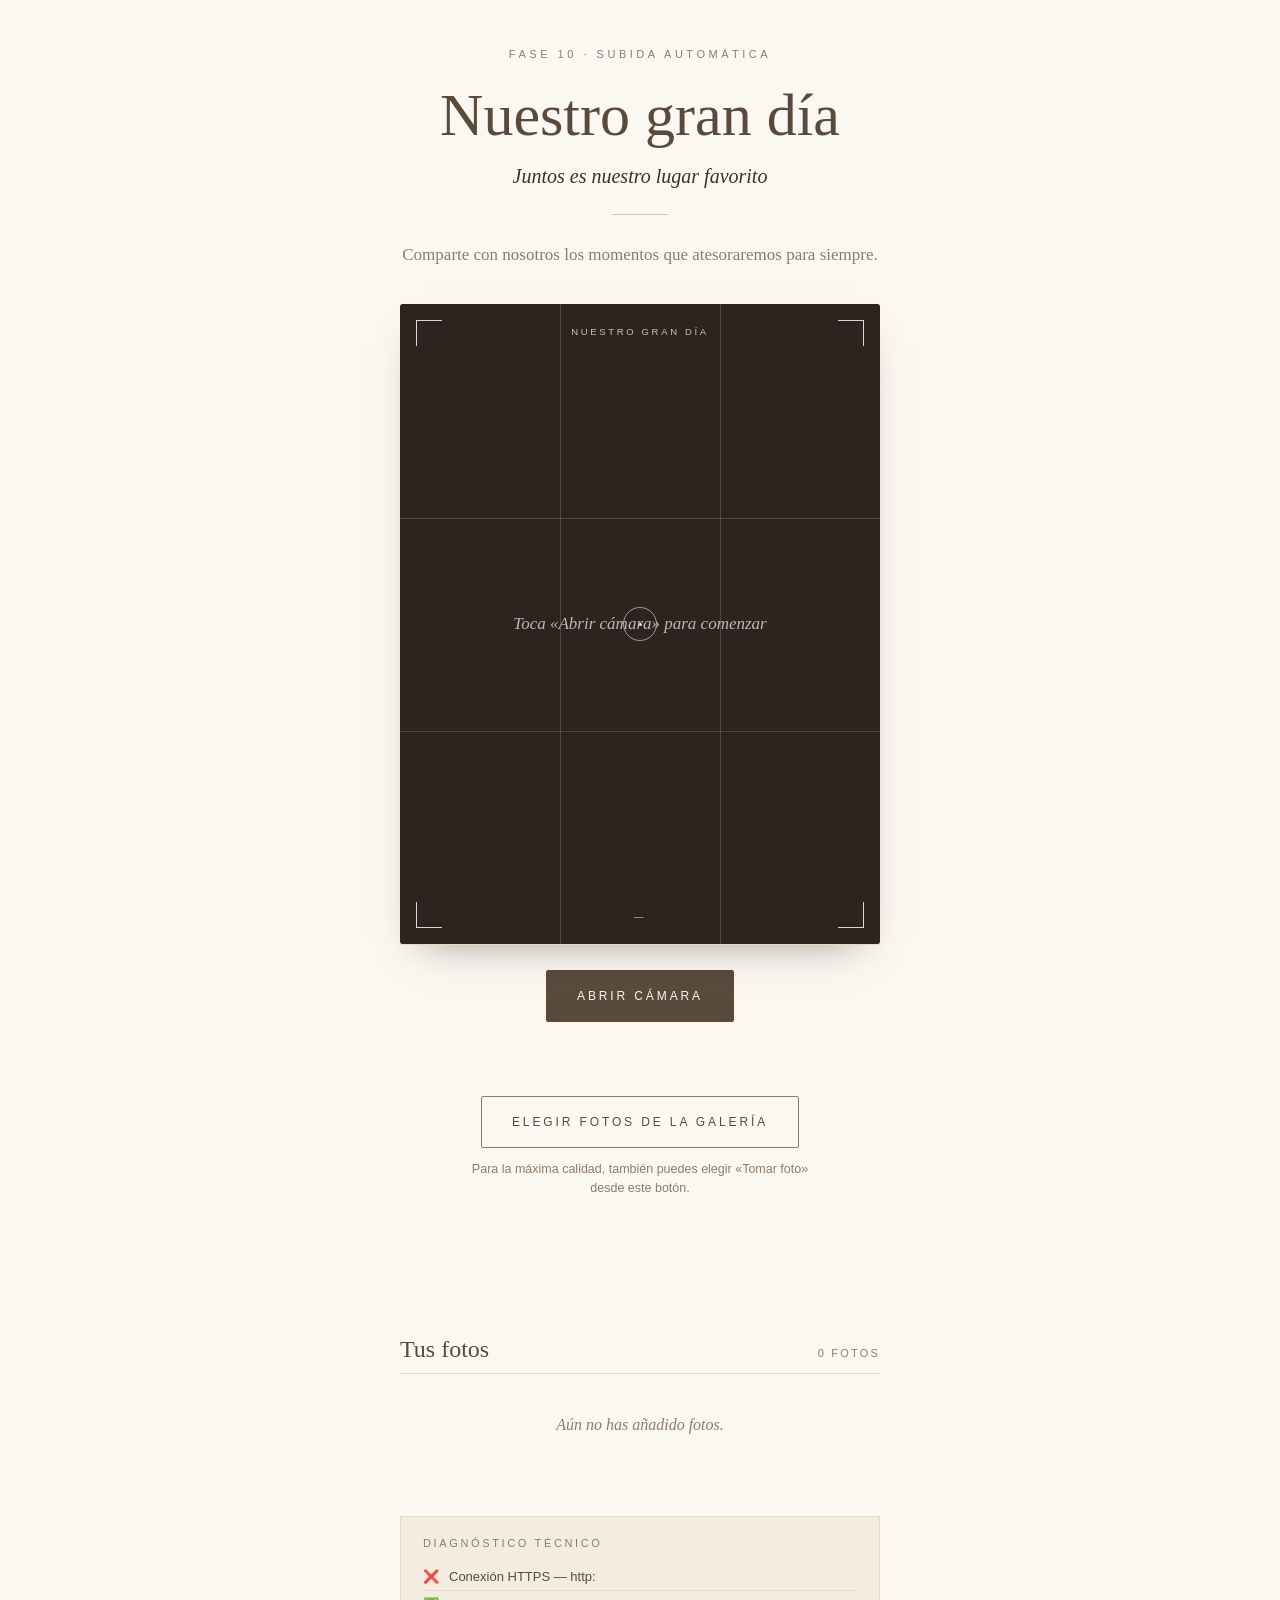
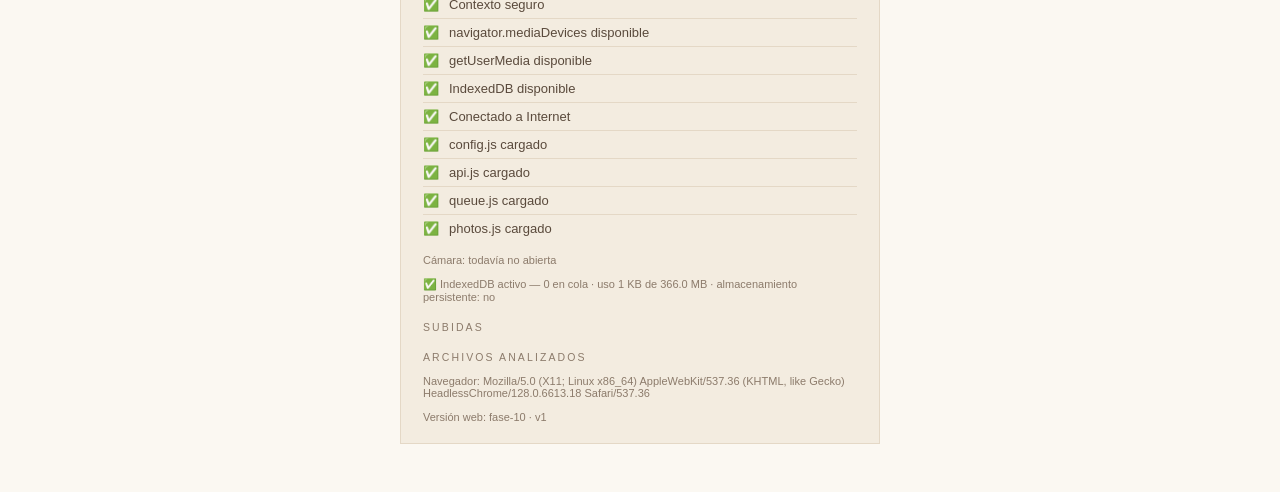
==== index.html @ 85b73eb8 "Update index.html" ====
<!DOCTYPE html>
<html lang="es">
<head>
  <meta charset="UTF-8">
  <meta name="viewport" content="width=device-width, initial-scale=1, viewport-fit=cover">
  <meta name="robots" content="noindex, nofollow">
  <meta name="theme-color" content="#FBF8F2">
  <title>Nuestro gran día</title>
  <link rel="stylesheet" href="css/styles.css?v=13">
  <link rel="stylesheet" href="css/queue.css?v=13">
</head>
<body>
  <main class="page">
    <ul id="diag-errors" class="status is-error" hidden style="list-style:none;padding:0;margin:0 0 24px;text-align:left;"></ul>

    <header>
      <p class="eyebrow">Fase 10 · Subida automática</p>
      <h1>Nuestro gran día</h1>
      <p class="tagline">Juntos es nuestro lugar favorito</p>
      <div class="divider"></div>
      <p class="lead">Comparte con nosotros los momentos que atesoraremos para siempre.</p>
    </header>

    <p class="net-status" id="net-status" role="status" aria-live="polite" hidden></p>

    <section aria-label="Cámara">
      <div class="viewfinder" id="viewfinder" data-state="idle">
        <video id="camera-video" autoplay muted playsinline webkit-playsinline></video>

        <div class="vf-placeholder">
          <p>Toca «Abrir cámara» para comenzar</p>
        </div>

        <div class="vf-overlay" aria-hidden="true">
          <span class="vf-line v1"></span>
          <span class="vf-line v2"></span>
          <span class="vf-line h1"></span>
          <span class="vf-line h2"></span>
          <span class="vf-corner tl"></span>
          <span class="vf-corner tr"></span>
          <span class="vf-corner bl"></span>
          <span class="vf-corner br"></span>
          <span class="vf-center"></span>
          <span class="vf-label top">Nuestro gran día</span>
          <span class="vf-label bottom" id="vf-res">—</span>
        </div>

        <div class="vf-flash" id="vf-flash"></div>
      </div>

      <div class="controls">
        <button type="button" class="btn btn-primary" id="btn-open">Abrir cámara</button>

        <div class="shutter-row" id="shutter-row" hidden>
          <button type="button" class="btn-ghost" id="btn-close">Cerrar</button>
          <button type="button" class="shutter" id="btn-shutter" aria-label="Tomar fotografía"><span></span></button>
          <button type="button" class="btn-ghost" id="btn-switch">Girar</button>
        </div>

        <p class="status" id="camera-status" role="status" aria-live="polite"></p>
      </div>
    </section>

    <section class="picker" aria-label="Galería del teléfono">
      <input type="file" id="file-input" class="visually-hidden" accept="image/jpeg,image/png,image/webp" multiple>
      <label for="file-input" class="btn btn-secondary">Elegir fotos de la galería</label>
      <p class="picker-note">Para la máxima calidad, también puedes elegir «Tomar foto» desde este botón.</p>
      <p class="status" id="picker-status" role="status" aria-live="polite"></p>
    </section>

    <section class="picker upload-section" aria-label="Subida">
      <div class="progress" id="progress" role="progressbar" aria-label="Progreso de subida" aria-valuemin="0" aria-valuemax="100" aria-valuenow="0" hidden>
        <div class="progress-bar" id="progress-bar"></div>
      </div>
      <p class="status" id="upload-status" role="status" aria-live="polite"></p>
      <button type="button" class="btn btn-secondary" id="btn-upload" hidden>Reintentar ahora</button>
    </section>

    <section class="tray-section" aria-labelledby="tray-title">
      <div class="tray-head">
        <h2 id="tray-title">Tus fotos</h2>
        <span class="tray-count" id="tray-count">0 fotos</span>
      </div>
      <p class="tray-empty" id="tray-empty">Aún no has añadido fotos.</p>
      <ul class="tray" id="tray"></ul>
    </section>

    <section class="diag" aria-labelledby="diag-title">
      <h2 id="diag-title">Diagnóstico técnico</h2>
      <ul id="diag-list"></ul>
      <p class="small" id="diag-camera">Cámara: todavía no abierta</p>
      <p class="small" id="diag-storage">Almacenamiento: comprobando…</p>
      <h3>Subidas</h3>
      <ul id="diag-uploads"></ul>
      <h3>Archivos analizados</h3>
      <ul id="diag-files"></ul>
      <p class="small" id="diag-ua"></p>
      <p class="small">Versión web: fase-10 · v1</p>
    </section>
  </main>

  <script src="js/diagnostics.js?v=13"></script>
  <script src="js/config.js?v=13"></script>
  <script src="js/api.js?v=13"></script>
  <script src="js/queue.js?v=13"></script>
  <script src="js/camera.js?v=13"></script>
  <script src="js/photos.js?v=13"></script>
</body>
</html>
---- css/styles.css ----
:root {
  --ivory: #FBF8F2;
  --cream: #F3ECE0;
  --beige: #E4D8C6;
  --taupe: #8C7B6B;
  --earth: #5A4A3C;
  --ink: #3A3029;
  --dark: #2B241F;
  --error: #8A3B2F;
  --serif: "Iowan Old Style", "Palatino Linotype", Palatino, Georgia, serif;
  --sans: -apple-system, BlinkMacSystemFont, "Helvetica Neue", Arial, sans-serif;
}

* { box-sizing: border-box; }
[hidden] { display: none !important; }
html, body { margin: 0; padding: 0; }

body {
  min-height: 100vh;
  background: var(--ivory);
  color: var(--ink);
  font-family: var(--serif);
  -webkit-font-smoothing: antialiased;
  -webkit-tap-highlight-color: transparent;
}

.page {
  width: 100%;
  max-width: 520px;
  margin: 0 auto;
  padding: 48px 20px calc(48px + env(safe-area-inset-bottom));
  text-align: center;
}

.visually-hidden {
  position: absolute !important;
  width: 1px;
  height: 1px;
  padding: 0;
  margin: -1px;
  overflow: hidden;
  clip: rect(0 0 0 0);
  white-space: nowrap;
  border: 0;
}

/* ---------- Encabezado ---------- */
.eyebrow {
  font-family: var(--sans);
  font-size: 11px;
  letter-spacing: 0.32em;
  text-transform: uppercase;
  color: var(--taupe);
  margin: 0 0 24px;
}
h1 {
  font-weight: 400;
  font-size: clamp(40px, 11vw, 60px);
  line-height: 1.05;
  color: var(--earth);
  margin: 0 0 18px;
}
.tagline { font-style: italic; font-size: 20px; margin: 0; }
.divider { width: 56px; height: 1px; background: var(--taupe); opacity: 0.4; margin: 26px auto; }
.lead { font-size: 17px; line-height: 1.6; color: var(--taupe); margin: 0 0 36px; }

/* ---------- Visor ---------- */
.viewfinder {
  position: relative;
  width: 100%;
  aspect-ratio: 3 / 4;
  max-height: 72vh;
  margin: 0 auto;
  background: var(--dark);
  overflow: hidden;
  border-radius: 3px;
  box-shadow: 0 1px 0 var(--beige), 0 18px 40px -22px rgba(58, 48, 41, 0.55);
}

.viewfinder video {
  position: absolute;
  inset: 0;
  width: 100%;
  height: 100%;
  object-fit: cover;
  opacity: 0;
  transition: opacity 0.5s ease;
  background: var(--dark);
}
.viewfinder[data-state="live"] video { opacity: 1; }
.viewfinder.is-mirrored video { transform: scaleX(-1); }

.vf-placeholder {
  position: absolute;
  inset: 0;
  display: flex;
  align-items: center;
  justify-content: center;
  padding: 40px;
  color: rgba(251, 248, 242, 0.7);
  font-style: italic;
  font-size: 17px;
  transition: opacity 0.4s ease;
}
.vf-placeholder p { margin: 0; }
.viewfinder[data-state="live"] .vf-placeholder { opacity: 0; pointer-events: none; }

/* Superposición: solo visual, nunca se graba en la foto */
.vf-overlay {
  position: absolute;
  inset: 0;
  pointer-events: none;
  background: radial-gradient(ellipse at center, transparent 55%, rgba(43, 36, 31, 0.35) 100%);
}

.vf-corner {
  position: absolute;
  width: 26px;
  height: 26px;
  border-color: rgba(251, 248, 242, 0.85);
  border-style: solid;
  border-width: 0;
}
.vf-corner.tl { top: 16px; left: 16px; border-top-width: 1.5px; border-left-width: 1.5px; }
.vf-corner.tr { top: 16px; right: 16px; border-top-width: 1.5px; border-right-width: 1.5px; }
.vf-corner.bl { bottom: 16px; left: 16px; border-bottom-width: 1.5px; border-left-width: 1.5px; }
.vf-corner.br { bottom: 16px; right: 16px; border-bottom-width: 1.5px; border-right-width: 1.5px; }

.vf-line { position: absolute; background: rgba(251, 248, 242, 0.16); }
.vf-line.v1 { top: 0; bottom: 0; left: 33.333%; width: 1px; }
.vf-line.v2 { top: 0; bottom: 0; left: 66.666%; width: 1px; }
.vf-line.h1 { left: 0; right: 0; top: 33.333%; height: 1px; }
.vf-line.h2 { left: 0; right: 0; top: 66.666%; height: 1px; }

.vf-center {
  position: absolute;
  top: 50%;
  left: 50%;
  width: 34px;
  height: 34px;
  margin: -17px 0 0 -17px;
  border: 1px solid rgba(251, 248, 242, 0.55);
  border-radius: 50%;
}
.vf-center::after {
  content: "";
  position: absolute;
  top: 50%;
  left: 50%;
  width: 3px;
  height: 3px;
  margin: -1.5px 0 0 -1.5px;
  background: rgba(251, 248, 242, 0.9);
  border-radius: 50%;
}

.vf-label {
  position: absolute;
  font-family: var(--sans);
  font-size: 9.5px;
  letter-spacing: 0.28em;
  text-transform: uppercase;
  color: rgba(251, 248, 242, 0.75);
}
.vf-label.top { top: 22px; left: 0; right: 0; text-align: center; }
.vf-label.bottom { bottom: 22px; left: 0; right: 0; text-align: center; }

.vf-flash {
  position: absolute;
  inset: 0;
  background: var(--ivory);
  opacity: 0;
  pointer-events: none;
}
.vf-flash.is-active { animation: vf-flash 0.38s ease-out; }
@keyframes vf-flash {
  0% { opacity: 0; }
  15% { opacity: 0.75; }
  100% { opacity: 0; }
}

/* ---------- Controles ---------- */
.controls { margin-top: 26px; }

.btn {
  display: inline-flex;
  align-items: center;
  justify-content: center;
  font-family: var(--sans);
  font-size: 12px;
  letter-spacing: 0.24em;
  text-transform: uppercase;
  min-height: 52px;
  padding: 0 30px;
  border-radius: 2px;
  cursor: pointer;
  transition: background 0.25s ease, opacity 0.25s ease;
  -webkit-user-select: none;
  user-select: none;
}
.btn-primary { background: var(--earth); color: var(--ivory); border: 1px solid var(--earth); }
.btn-primary:active { background: var(--ink); }
.btn-secondary { background: transparent; color: var(--earth); border: 1px solid var(--taupe); }
.btn-secondary:active { background: var(--cream); }
.btn:disabled { opacity: 0.5; cursor: default; }

.shutter-row {
  display: flex;
  align-items: center;
  justify-content: space-between;
  max-width: 320px;
  margin: 0 auto;
}

.btn-ghost {
  font-family: var(--sans);
  font-size: 11px;
  letter-spacing: 0.22em;
  text-transform: uppercase;
  color: var(--taupe);
  background: none;
  border: none;
  min-width: 72px;
  min-height: 48px;
  cursor: pointer;
}

.shutter {
  width: 76px;
  height: 76px;
  border-radius: 50%;
  border: 1.5px solid var(--taupe);
  background: var(--ivory);
  padding: 0;
  display: flex;
  align-items: center;
  justify-content: center;
  cursor: pointer;
}
.shutter span {
  display: block;
  width: 58px;
  height: 58px;
  border-radius: 50%;
  background: var(--earth);
  transition: transform 0.15s ease;
}
.shutter:active span { transform: scale(0.9); }
.shutter:disabled { opacity: 0.6; }

button:focus-visible, .btn:focus-visible { outline: 2px solid var(--taupe); outline-offset: 3px; }
input[type="file"]:focus-visible + label { outline: 2px solid var(--taupe); outline-offset: 3px; }

.status {
  min-height: 22px;
  margin: 18px 0 0;
  font-family: var(--sans);
  font-size: 14px;
  line-height: 1.5;
  color: var(--taupe);
}
.status.is-error { color: var(--error); }

/* ---------- Galería del teléfono ---------- */
.picker { margin-top: 34px; }
.picker-note {
  margin: 12px auto 0;
  max-width: 340px;
  font-family: var(--sans);
  font-size: 12.5px;
  line-height: 1.5;
  color: var(--taupe);
}

/* ---------- Bandeja de fotos ---------- */
.tray-section { margin-top: 48px; text-align: left; }
.tray-head {
  display: flex;
  align-items: baseline;
  justify-content: space-between;
  border-bottom: 1px solid var(--beige);
  padding-bottom: 10px;
  margin-bottom: 16px;
}
.tray-head h2 { font-weight: 400; font-size: 24px; color: var(--earth); margin: 0; }
.tray-count {
  font-family: var(--sans);
  font-size: 11px;
  letter-spacing: 0.2em;
  text-transform: uppercase;
  color: var(--taupe);
}
.tray-empty {
  font-style: italic;
  color: var(--taupe);
  text-align: center;
  padding: 26px 0;
  margin: 0;
}

.tray {
  list-style: none;
  margin: 0;
  padding: 0;
  display: grid;
  grid-template-columns: repeat(3, 1fr);
  gap: 8px;
}
.thumb {
  position: relative;
  aspect-ratio: 1 / 1;
  background: var(--cream);
  overflow: hidden;
  border-radius: 2px;
  animation: thumb-in 0.35s ease-out;
}
@keyframes thumb-in {
  from { opacity: 0; transform: scale(0.96); }
  to { opacity: 1; transform: scale(1); }
}
.thumb img { width: 100%; height: 100%; object-fit: cover; display: block; }
.thumb-meta {
  position: absolute;
  left: 0;
  right: 0;
  bottom: 0;
  padding: 16px 6px 5px;
  background: linear-gradient(transparent, rgba(43, 36, 31, 0.6));
  color: var(--ivory);
  font-family: var(--sans);
  font-size: 10px;
  letter-spacing: 0.05em;
}
.thumb-remove {
  position: absolute;
  top: 4px;
  right: 4px;
  width: 32px;
  height: 32px;
  border-radius: 50%;
  border: none;
  background: rgba(251, 248, 242, 0.92);
  color: var(--earth);
  font-size: 18px;
  line-height: 32px;
  padding: 0;
  cursor: pointer;
}

/* ---------- Diagnóstico (temporal) ---------- */
.diag {
  margin-top: 56px;
  text-align: left;
  background: var(--cream);
  border: 1px solid var(--beige);
  padding: 20px 22px;
  font-family: var(--sans);
  font-size: 13px;
  color: var(--earth);
}
.diag h2 {
  font-size: 11px;
  letter-spacing: 0.24em;
  text-transform: uppercase;
  font-weight: 500;
  color: var(--taupe);
  margin: 0 0 14px;
}
.diag h3 {
  font-size: 10.5px;
  letter-spacing: 0.2em;
  text-transform: uppercase;
  font-weight: 500;
  color: var(--taupe);
  margin: 18px 0 8px;
}
.diag ul { list-style: none; margin: 0; padding: 0; }
.diag li { display: flex; gap: 10px; padding: 6px 0; border-bottom: 1px solid var(--beige); word-break: break-word; }
.diag li:last-child { border-bottom: none; }
.diag .small { margin: 12px 0 0; font-size: 11px; color: var(--taupe); word-break: break-word; }
---- css/queue.css ----
.net-status {
  margin: 0 0 24px;
  padding: 12px 16px;
  background: var(--cream);
  border: 1px solid var(--beige);
  border-left: 3px solid var(--taupe);
  font-family: var(--sans);
  font-size: 13.5px;
  line-height: 1.5;
  color: var(--earth);
  text-align: left;
}

.upload-section { margin-top: 28px; }

.progress {
  width: 100%;
  max-width: 340px;
  height: 3px;
  margin: 0 auto 12px;
  background: var(--beige);
  border-radius: 2px;
  overflow: hidden;
}
.progress-bar {
  height: 100%;
  width: 0;
  background: var(--earth);
  transition: width 0.3s ease;
}

.thumb.is-uploading img { opacity: 0.75; }
.thumb.is-error { outline: 1.5px solid var(--error); outline-offset: -1.5px; }

.thumb-retry {
  position: absolute;
  top: 4px;
  left: 4px;
  width: 32px;
  height: 32px;
  border-radius: 50%;
  border: none;
  background: rgba(251, 248, 242, 0.92);
  color: var(--error);
  font-size: 16px;
  line-height: 32px;
  padding: 0;
  cursor: pointer;
}

.thumb-remove:disabled { opacity: 0; pointer-events: none; }

#btn-upload { margin-top: 6px; }
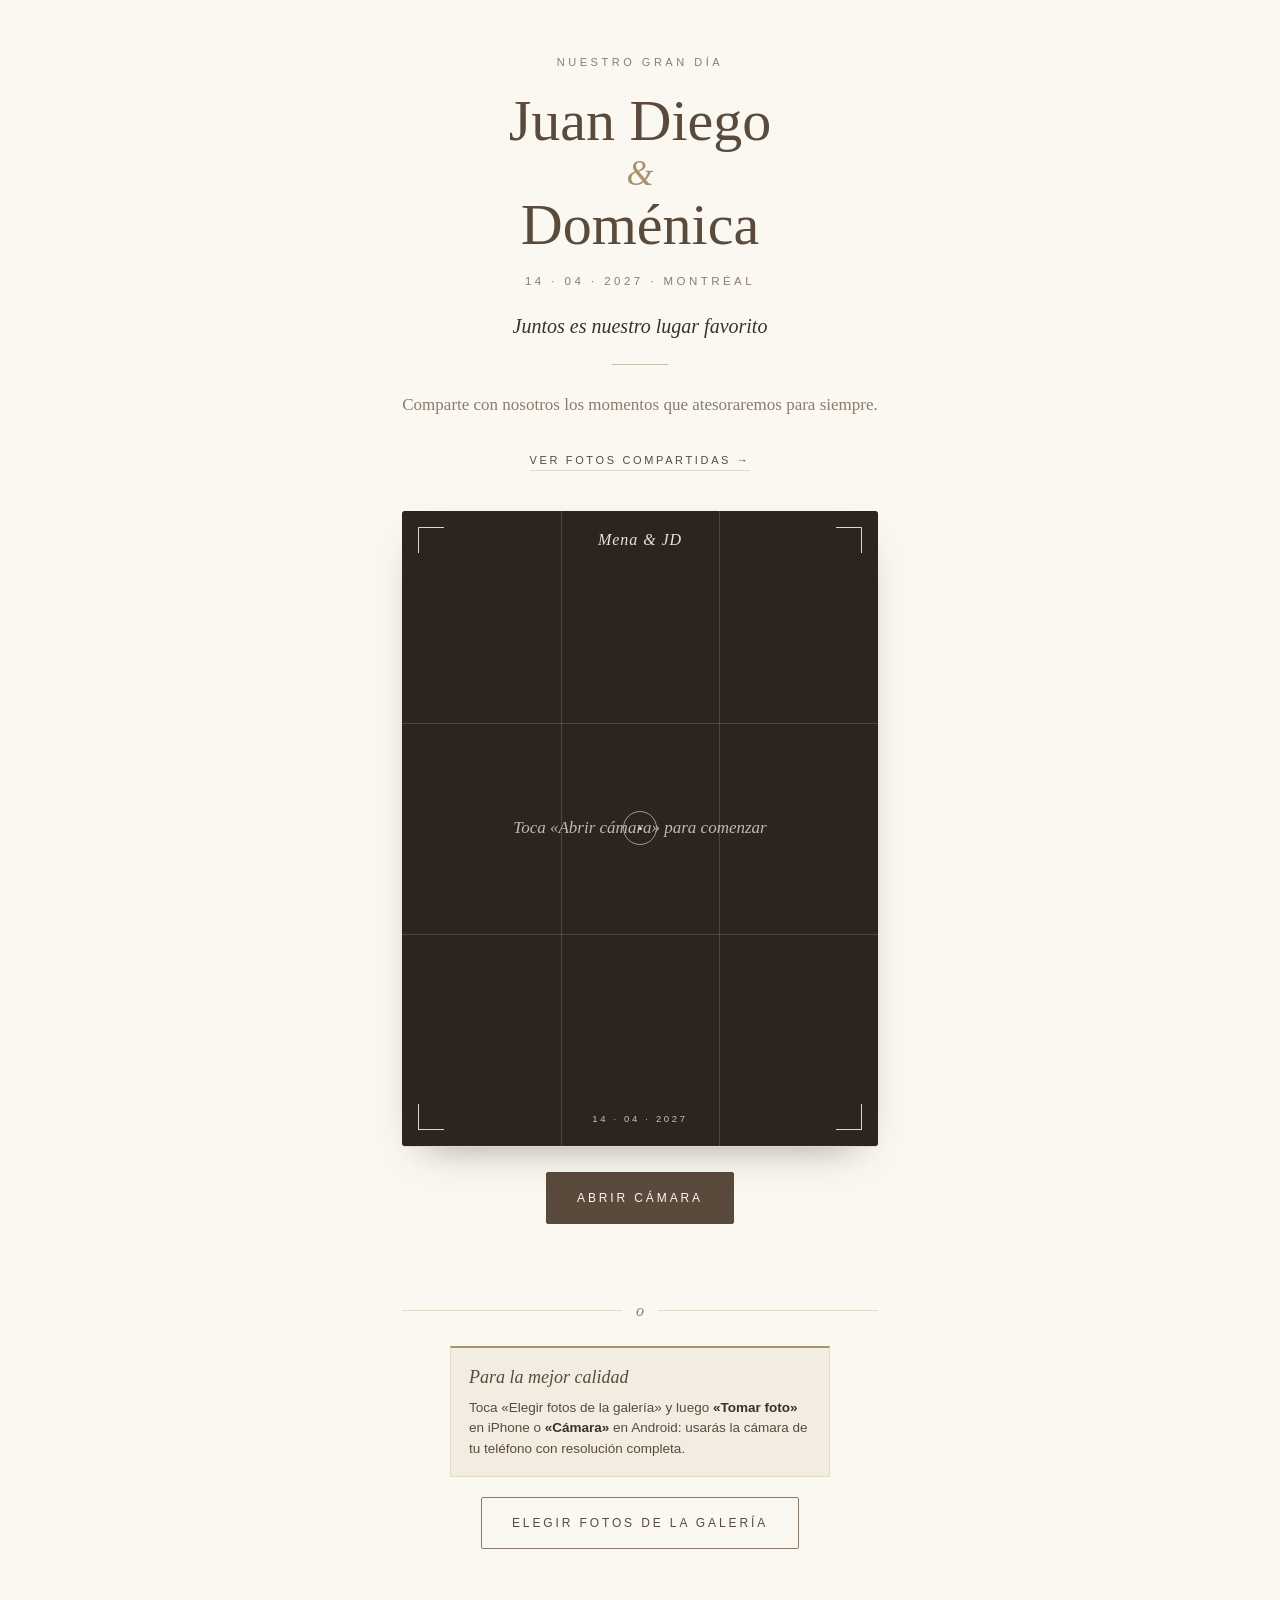
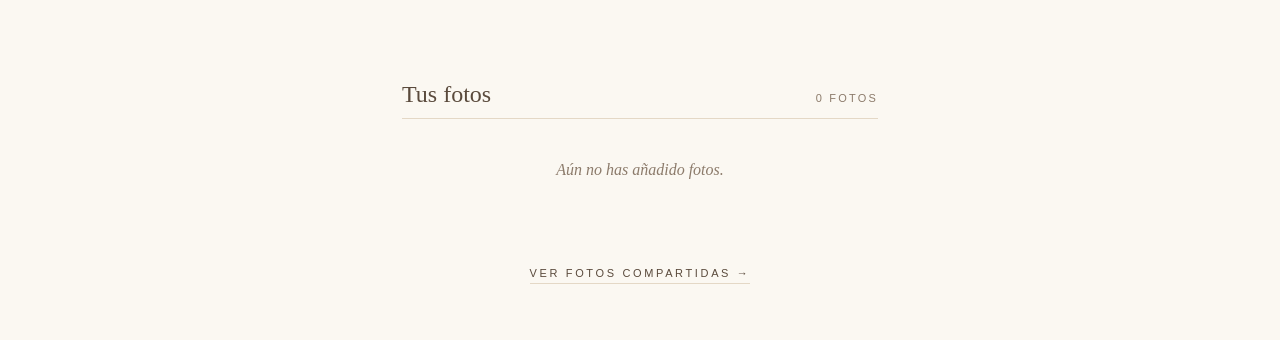
==== commit 290b0e02: "Update index.html" ====
--- a/index.html
+++ b/index.html
@@ -5,20 +5,22 @@
   <meta name="viewport" content="width=device-width, initial-scale=1, viewport-fit=cover">
   <meta name="robots" content="noindex, nofollow">
   <meta name="theme-color" content="#FBF8F2">
-  <title>Nuestro gran día</title>
-  <link rel="stylesheet" href="css/styles.css?v=13">
-  <link rel="stylesheet" href="css/queue.css?v=13">
+  <title>Juan Diego &amp; Doménica · Nuestro gran día</title>
+  <link rel="stylesheet" href="css/styles.css?v=15">
+  <link rel="stylesheet" href="css/queue.css?v=15">
 </head>
 <body>
   <main class="page">
-    <ul id="diag-errors" class="status is-error" hidden style="list-style:none;padding:0;margin:0 0 24px;text-align:left;"></ul>
+    <ul id="diag-errors" class="status is-error diag-debug" hidden style="list-style:none;padding:0;margin:0 0 24px;text-align:left;"></ul>
 
-    <header>
-      <p class="eyebrow">Fase 10 · Subida automática</p>
-      <h1>Nuestro gran día</h1>
+    <header class="hero">
+      <p class="eyebrow">Nuestro gran día</p>
+      <h1>Juan Diego <span class="amp">&amp;</span> Doménica</h1>
+      <p class="date">14 · 04 · 2027 · Montréal</p>
       <p class="tagline">Juntos es nuestro lugar favorito</p>
       <div class="divider"></div>
       <p class="lead">Comparte con nosotros los momentos que atesoraremos para siempre.</p>
+      <a class="gallery-link" href="gallery.html">Ver fotos compartidas →</a>
     </header>
 
     <p class="net-status" id="net-status" role="status" aria-live="polite" hidden></p>
@@ -41,8 +43,9 @@
           <span class="vf-corner bl"></span>
           <span class="vf-corner br"></span>
           <span class="vf-center"></span>
-          <span class="vf-label top">Nuestro gran día</span>
-          <span class="vf-label bottom" id="vf-res">—</span>
+          <span class="vf-label top vf-monogram">Mena &amp; JD</span>
+          <span class="vf-label res diag-debug" id="vf-res">—</span>
+          <span class="vf-label bottom">14 · 04 · 2027</span>
         </div>
 
         <div class="vf-flash" id="vf-flash"></div>
@@ -61,10 +64,15 @@
       </div>
     </section>
 
+    <p class="or">o</p>
+
     <section class="picker" aria-label="Galería del teléfono">
+      <div class="tip">
+        <strong>Para la mejor calidad</strong>
+        Toca «Elegir fotos de la galería» y luego <em>«Tomar foto»</em> en iPhone o <em>«Cámara»</em> en Android: usarás la cámara de tu teléfono con resolución completa.
+      </div>
       <input type="file" id="file-input" class="visually-hidden" accept="image/jpeg,image/png,image/webp" multiple>
       <label for="file-input" class="btn btn-secondary">Elegir fotos de la galería</label>
-      <p class="picker-note">Para la máxima calidad, también puedes elegir «Tomar foto» desde este botón.</p>
       <p class="status" id="picker-status" role="status" aria-live="polite"></p>
     </section>
 
@@ -85,7 +93,11 @@
       <ul class="tray" id="tray"></ul>
     </section>
 
-    <section class="diag" aria-labelledby="diag-title">
+    <div class="footer-link">
+      <a class="gallery-link" href="gallery.html">Ver fotos compartidas →</a>
+    </div>
+
+    <section class="diag diag-debug" aria-labelledby="diag-title">
       <h2 id="diag-title">Diagnóstico técnico</h2>
       <ul id="diag-list"></ul>
       <p class="small" id="diag-camera">Cámara: todavía no abierta</p>
@@ -95,15 +107,15 @@
       <h3>Archivos analizados</h3>
       <ul id="diag-files"></ul>
       <p class="small" id="diag-ua"></p>
-      <p class="small">Versión web: fase-10 · v1</p>
+      <p class="small">Versión web: fase-13 · v1</p>
     </section>
   </main>
 
-  <script src="js/diagnostics.js?v=13"></script>
-  <script src="js/config.js?v=13"></script>
-  <script src="js/api.js?v=13"></script>
-  <script src="js/queue.js?v=13"></script>
-  <script src="js/camera.js?v=13"></script>
-  <script src="js/photos.js?v=13"></script>
+  <script src="js/diagnostics.js?v=15"></script>
+  <script src="js/config.js?v=15"></script>
+  <script src="js/api.js?v=15"></script>
+  <script src="js/queue.js?v=15"></script>
+  <script src="js/camera.js?v=15"></script>
+  <script src="js/photos.js?v=15"></script>
 </body>
 </html>
--- a/css/styles.css
+++ b/css/styles.css
@@ -6,6 +6,7 @@
   --earth: #5A4A3C;
   --ink: #3A3029;
   --dark: #2B241F;
+  --gold: #A8916F;
   --error: #8A3B2F;
   --serif: "Iowan Old Style", "Palatino Linotype", Palatino, Georgia, serif;
   --sans: -apple-system, BlinkMacSystemFont, "Helvetica Neue", Arial, sans-serif;
@@ -28,7 +29,7 @@
   width: 100%;
   max-width: 520px;
   margin: 0 auto;
-  padding: 48px 20px calc(48px + env(safe-area-inset-bottom));
+  padding: 56px 22px calc(56px + env(safe-area-inset-bottom));
   text-align: center;
 }
 
@@ -44,25 +45,64 @@
   border: 0;
 }
 
+/* Solo visible con ?debug=1 */
+html:not(.is-debug) .diag-debug { display: none !important; }
+
 /* ---------- Encabezado ---------- */
+.hero { margin-bottom: 40px; animation: fade-up 0.9s ease-out both; }
+@keyframes fade-up {
+  from { opacity: 0; transform: translateY(8px); }
+  to { opacity: 1; transform: translateY(0); }
+}
+
 .eyebrow {
   font-family: var(--sans);
   font-size: 11px;
   letter-spacing: 0.32em;
   text-transform: uppercase;
   color: var(--taupe);
-  margin: 0 0 24px;
+  margin: 0 0 22px;
 }
 h1 {
   font-weight: 400;
-  font-size: clamp(40px, 11vw, 60px);
-  line-height: 1.05;
+  font-size: clamp(38px, 10.5vw, 58px);
+  line-height: 1.08;
   color: var(--earth);
   margin: 0 0 18px;
 }
-.tagline { font-style: italic; font-size: 20px; margin: 0; }
-.divider { width: 56px; height: 1px; background: var(--taupe); opacity: 0.4; margin: 26px auto; }
-.lead { font-size: 17px; line-height: 1.6; color: var(--taupe); margin: 0 0 36px; }
+h1 .amp {
+  display: block;
+  font-style: italic;
+  font-size: 0.6em;
+  color: var(--gold);
+  margin: 2px 0;
+}
+.date {
+  font-family: var(--sans);
+  font-size: 11.5px;
+  letter-spacing: 0.3em;
+  text-transform: uppercase;
+  color: var(--taupe);
+  margin: 0 0 28px;
+}
+.tagline { font-style: italic; font-size: 20px; margin: 0; color: var(--ink); }
+.divider { width: 56px; height: 1px; background: var(--gold); opacity: 0.55; margin: 26px auto; }
+.lead { font-size: 17px; line-height: 1.6; color: var(--taupe); margin: 0; }
+
+.gallery-link {
+  display: inline-block;
+  font-family: var(--sans);
+  font-size: 11px;
+  letter-spacing: 0.24em;
+  text-transform: uppercase;
+  color: var(--earth);
+  text-decoration: none;
+  border-bottom: 1px solid var(--beige);
+  padding: 10px 0 4px;
+}
+.gallery-link:active { color: var(--ink); border-color: var(--taupe); }
+.hero .gallery-link { margin-top: 26px; }
+.footer-link { margin-top: 52px; }
 
 /* ---------- Visor ---------- */
 .viewfinder {
@@ -156,14 +196,26 @@
 
 .vf-label {
   position: absolute;
+  left: 0;
+  right: 0;
+  text-align: center;
   font-family: var(--sans);
   font-size: 9.5px;
   letter-spacing: 0.28em;
   text-transform: uppercase;
   color: rgba(251, 248, 242, 0.75);
 }
-.vf-label.top { top: 22px; left: 0; right: 0; text-align: center; }
-.vf-label.bottom { bottom: 22px; left: 0; right: 0; text-align: center; }
+.vf-label.top { top: 20px; }
+.vf-label.bottom { bottom: 22px; }
+.vf-label.res { bottom: 40px; }
+.vf-monogram {
+  font-family: var(--serif);
+  font-style: italic;
+  font-size: 16px;
+  letter-spacing: 0.06em;
+  text-transform: none;
+  color: rgba(251, 248, 242, 0.9);
+}
 
 .vf-flash {
   position: absolute;
@@ -229,7 +281,7 @@
   width: 76px;
   height: 76px;
   border-radius: 50%;
-  border: 1.5px solid var(--taupe);
+  border: 1.5px solid var(--gold);
   background: var(--ivory);
   padding: 0;
   display: flex;
@@ -248,12 +300,12 @@
 .shutter:active span { transform: scale(0.9); }
 .shutter:disabled { opacity: 0.6; }
 
-button:focus-visible, .btn:focus-visible { outline: 2px solid var(--taupe); outline-offset: 3px; }
+button:focus-visible, .btn:focus-visible, a:focus-visible { outline: 2px solid var(--taupe); outline-offset: 3px; }
 input[type="file"]:focus-visible + label { outline: 2px solid var(--taupe); outline-offset: 3px; }
 
 .status {
   min-height: 22px;
-  margin: 18px 0 0;
+  margin: 16px 0 0;
   font-family: var(--sans);
   font-size: 14px;
   line-height: 1.5;
@@ -261,19 +313,46 @@
 }
 .status.is-error { color: var(--error); }
 
-/* ---------- Galería del teléfono ---------- */
-.picker { margin-top: 34px; }
-.picker-note {
-  margin: 12px auto 0;
-  max-width: 340px;
-  font-family: var(--sans);
-  font-size: 12.5px;
-  line-height: 1.5;
-  color: var(--taupe);
-}
+/* ---------- Separador y consejo de calidad ---------- */
+.or {
+  display: flex;
+  align-items: center;
+  gap: 14px;
+  margin: 40px 0 26px;
+  font-style: italic;
+  color: var(--taupe);
+  font-size: 16px;
+}
+.or::before, .or::after { content: ""; flex: 1; height: 1px; background: var(--beige); }
+
+.picker { margin-top: 0; }
+
+.tip {
+  max-width: 380px;
+  margin: 0 auto 20px;
+  padding: 16px 18px;
+  background: var(--cream);
+  border: 1px solid var(--beige);
+  border-top: 2px solid var(--gold);
+  font-family: var(--sans);
+  font-size: 13.5px;
+  line-height: 1.55;
+  color: var(--earth);
+  text-align: left;
+}
+.tip strong {
+  display: block;
+  font-family: var(--serif);
+  font-weight: 400;
+  font-style: italic;
+  font-size: 18px;
+  color: var(--earth);
+  margin-bottom: 6px;
+}
+.tip em { font-style: normal; font-weight: 600; color: var(--ink); }
 
 /* ---------- Bandeja de fotos ---------- */
-.tray-section { margin-top: 48px; text-align: left; }
+.tray-section { margin-top: 44px; text-align: left; }
 .tray-head {
   display: flex;
   align-items: baseline;
@@ -347,7 +426,7 @@
   cursor: pointer;
 }
 
-/* ---------- Diagnóstico (temporal) ---------- */
+/* ---------- Diagnóstico (solo ?debug=1) ---------- */
 .diag {
   margin-top: 56px;
   text-align: left;
@@ -378,3 +457,7 @@
 .diag li { display: flex; gap: 10px; padding: 6px 0; border-bottom: 1px solid var(--beige); word-break: break-word; }
 .diag li:last-child { border-bottom: none; }
 .diag .small { margin: 12px 0 0; font-size: 11px; color: var(--taupe); word-break: break-word; }
+
+@media (prefers-reduced-motion: reduce) {
+  *, *::before, *::after { animation: none !important; transition: none !important; }
+}
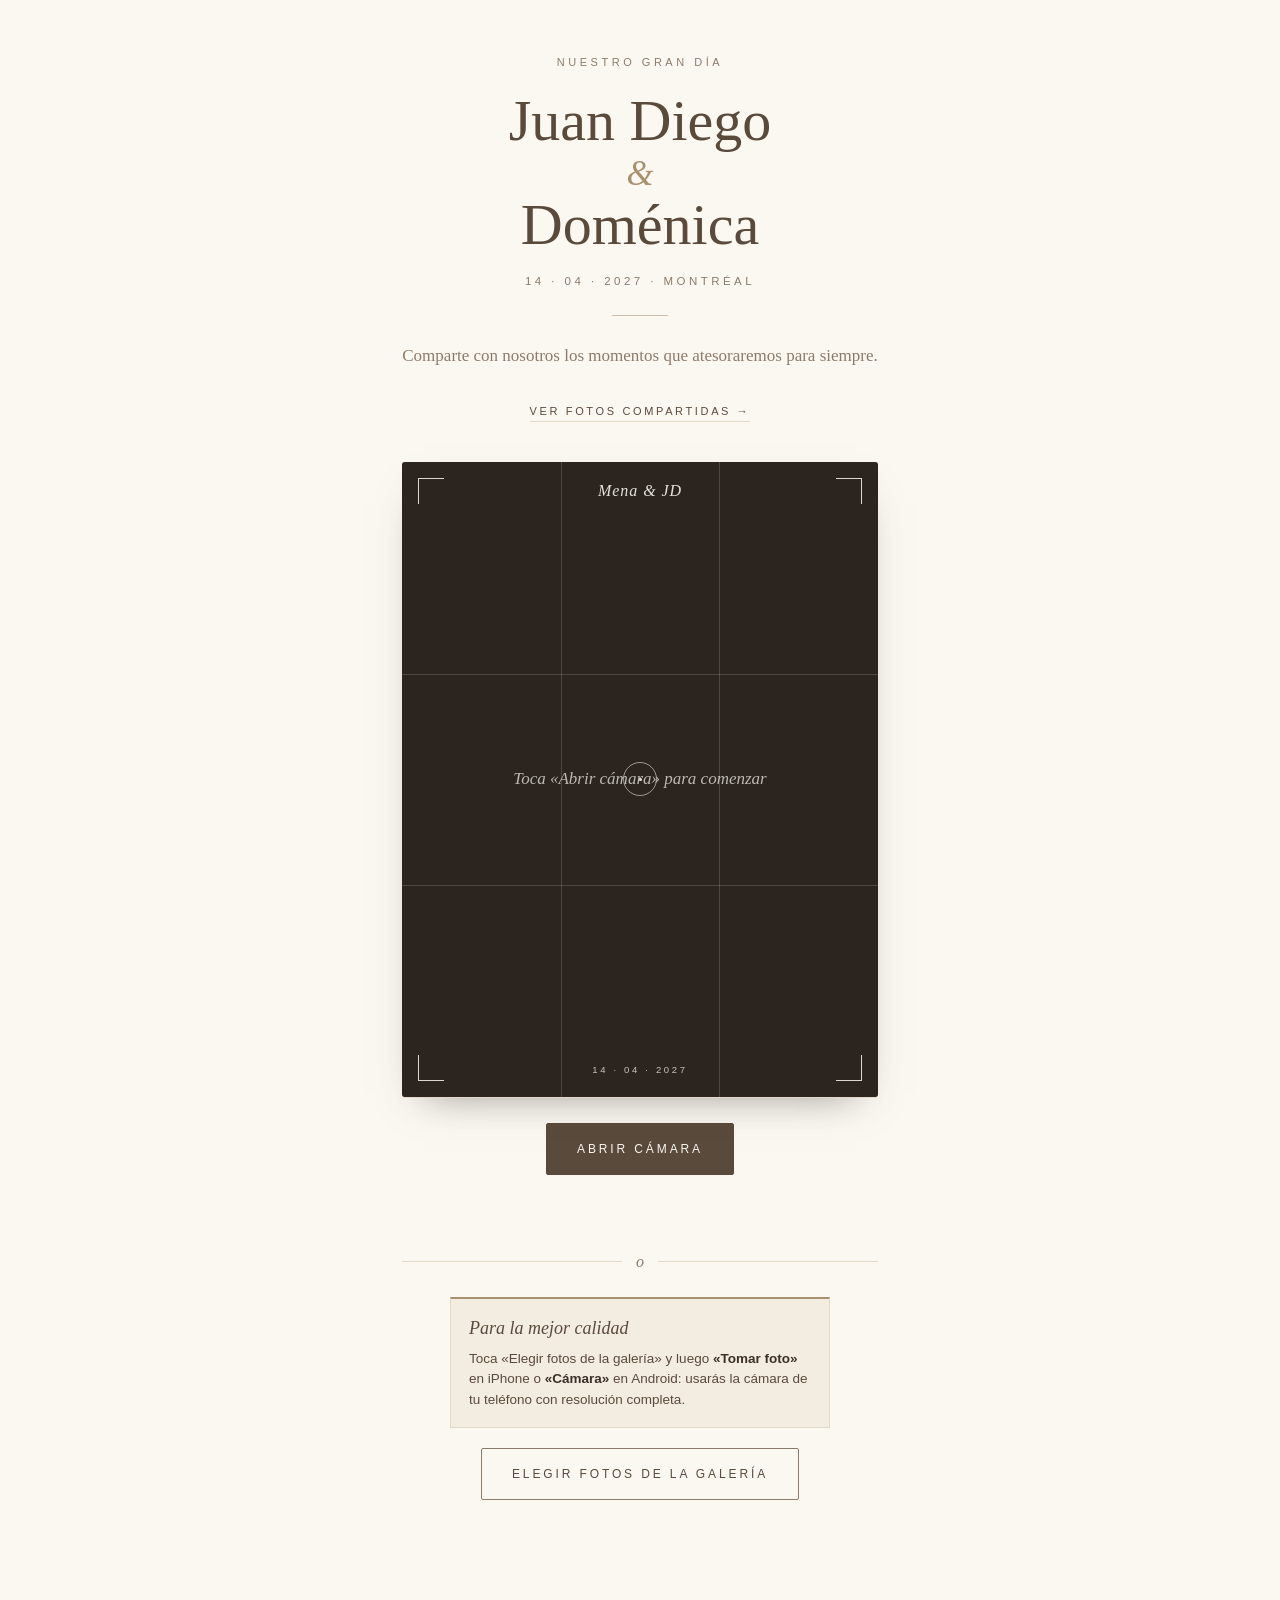
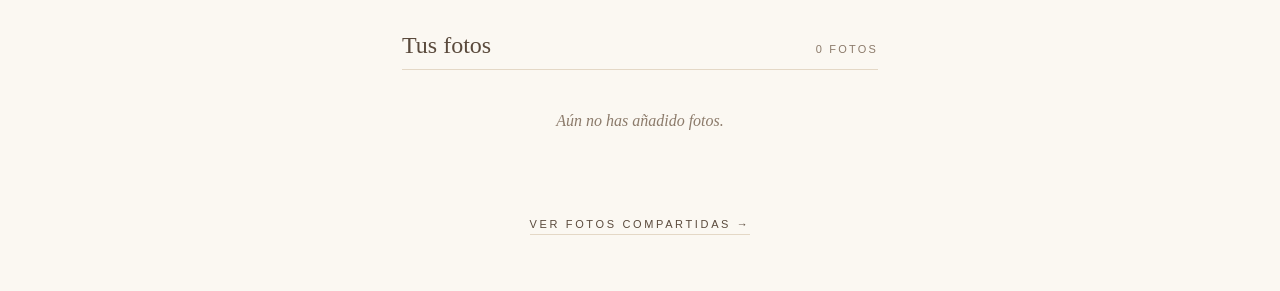
==== commit bb209bfb: "Update index.html" ====
--- a/index.html
+++ b/index.html
@@ -5,9 +5,9 @@
   <meta name="viewport" content="width=device-width, initial-scale=1, viewport-fit=cover">
   <meta name="robots" content="noindex, nofollow">
   <meta name="theme-color" content="#FBF8F2">
-  <title>Juan Diego &amp; Doménica · Nuestro gran día</title>
-  <link rel="stylesheet" href="css/styles.css?v=15">
-  <link rel="stylesheet" href="css/queue.css?v=15">
+  <title>Doménica &amp; Juan Diego · Nuestro gran día</title>
+  <link rel="stylesheet" href="css/styles.css?v=16">
+  <link rel="stylesheet" href="css/queue.css?v=16">
 </head>
 <body>
   <main class="page">
@@ -17,7 +17,6 @@
       <p class="eyebrow">Nuestro gran día</p>
       <h1>Juan Diego <span class="amp">&amp;</span> Doménica</h1>
       <p class="date">14 · 04 · 2027 · Montréal</p>
-      <p class="tagline">Juntos es nuestro lugar favorito</p>
       <div class="divider"></div>
       <p class="lead">Comparte con nosotros los momentos que atesoraremos para siempre.</p>
       <a class="gallery-link" href="gallery.html">Ver fotos compartidas →</a>
@@ -81,7 +80,10 @@
         <div class="progress-bar" id="progress-bar"></div>
       </div>
       <p class="status" id="upload-status" role="status" aria-live="polite"></p>
-      <button type="button" class="btn btn-secondary" id="btn-upload" hidden>Reintentar ahora</button>
+      <button type="button" class="btn-ghost" id="btn-cancel" hidden>Cancelar subida</button>
+      <div>
+        <button type="button" class="btn btn-secondary" id="btn-upload" hidden>Reintentar ahora</button>
+      </div>
     </section>
 
     <section class="tray-section" aria-labelledby="tray-title">
@@ -107,15 +109,15 @@
       <h3>Archivos analizados</h3>
       <ul id="diag-files"></ul>
       <p class="small" id="diag-ua"></p>
-      <p class="small">Versión web: fase-13 · v1</p>
+      <p class="small">Versión web: fase-13 · v2</p>
     </section>
   </main>
 
-  <script src="js/diagnostics.js?v=15"></script>
-  <script src="js/config.js?v=15"></script>
-  <script src="js/api.js?v=15"></script>
-  <script src="js/queue.js?v=15"></script>
-  <script src="js/camera.js?v=15"></script>
-  <script src="js/photos.js?v=15"></script>
+  <script src="js/diagnostics.js?v=16"></script>
+  <script src="js/config.js?v=16"></script>
+  <script src="js/api.js?v=16"></script>
+  <script src="js/queue.js?v=16"></script>
+  <script src="js/camera.js?v=16"></script>
+  <script src="js/photos.js?v=16"></script>
 </body>
 </html>
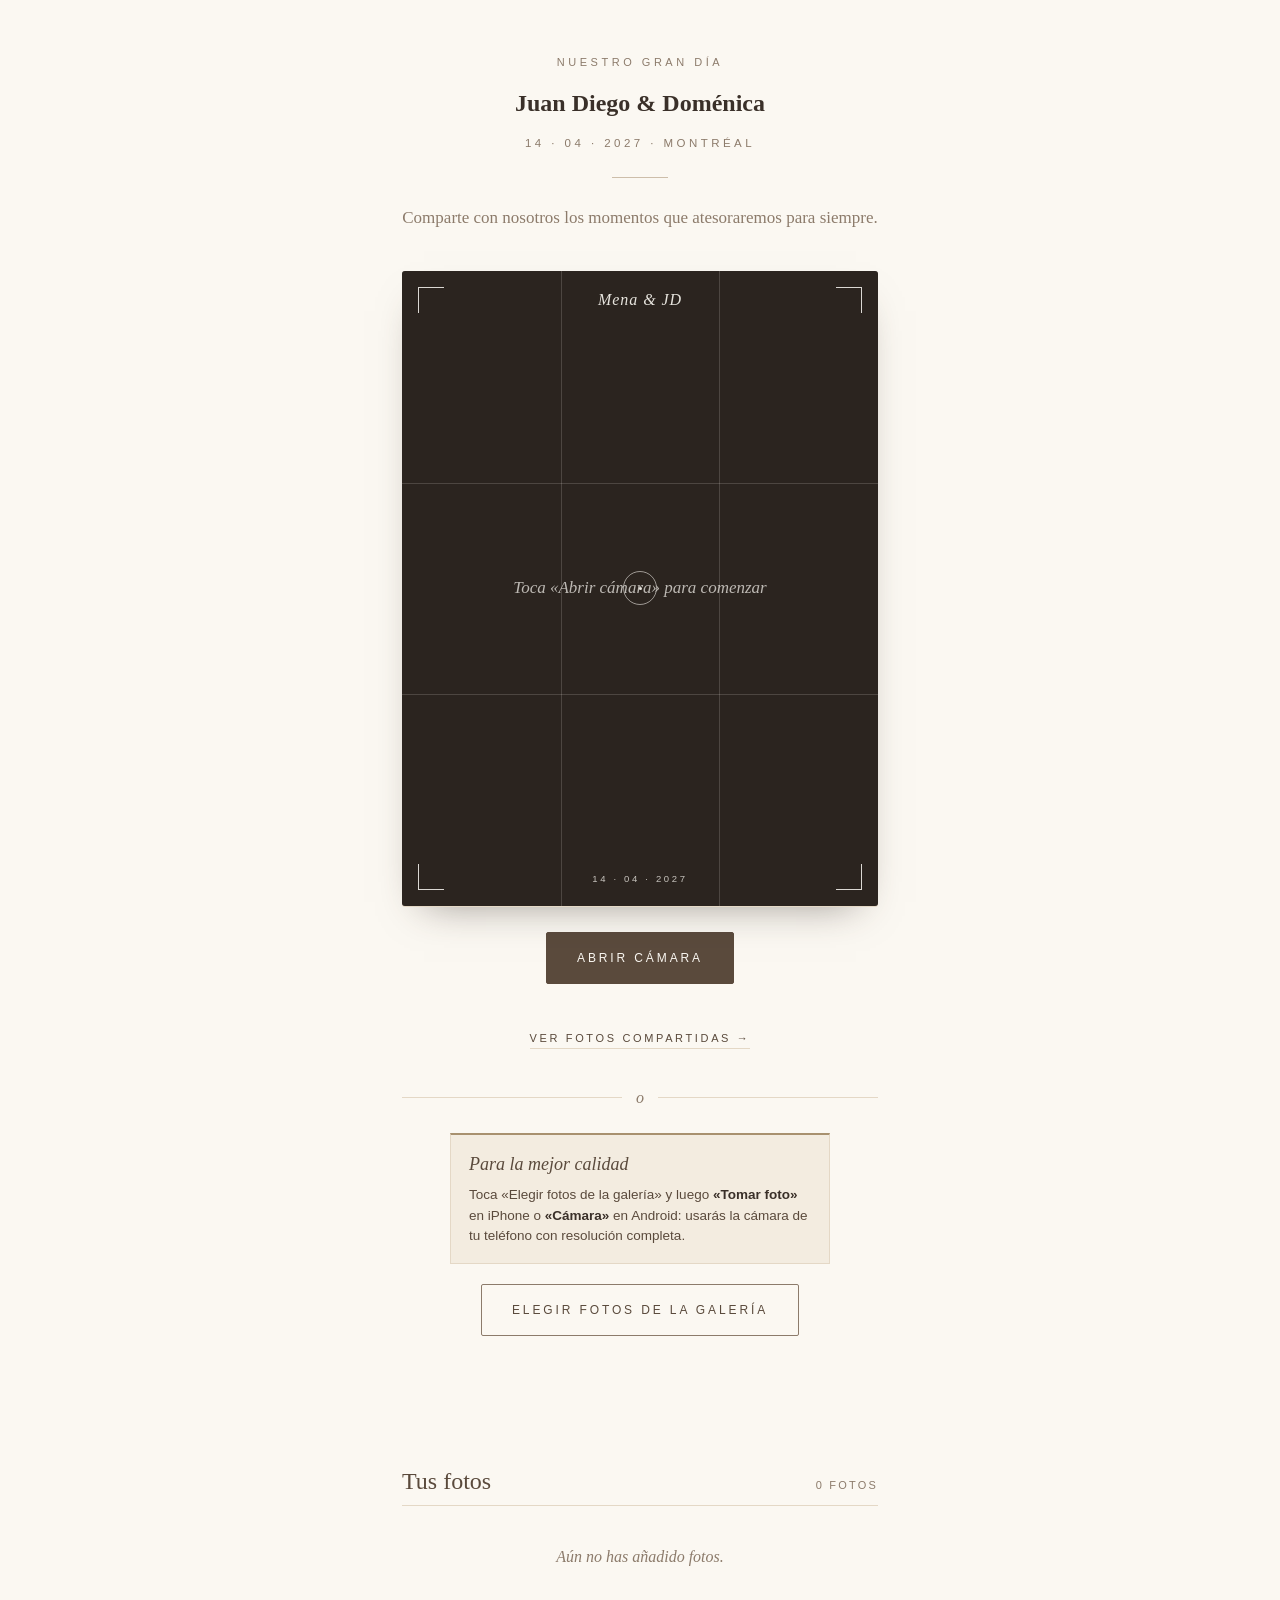
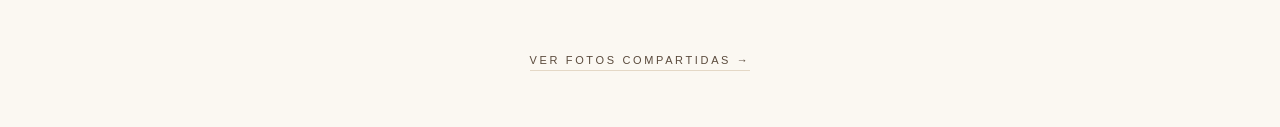
==== commit 5d1806c0: "Update index.html" ====
--- a/index.html
+++ b/index.html
@@ -15,11 +15,10 @@
 
     <header class="hero">
       <p class="eyebrow">Nuestro gran día</p>
-      <h1>Juan Diego <span class="amp">&amp;</span> Doménica</h1>
+      <h2>Juan Diego <span class="amp">&amp;</span> Doménica</h2>
       <p class="date">14 · 04 · 2027 · Montréal</p>
       <div class="divider"></div>
       <p class="lead">Comparte con nosotros los momentos que atesoraremos para siempre.</p>
-      <a class="gallery-link" href="gallery.html">Ver fotos compartidas →</a>
     </header>
 
     <p class="net-status" id="net-status" role="status" aria-live="polite" hidden></p>
@@ -58,13 +57,11 @@
           <button type="button" class="shutter" id="btn-shutter" aria-label="Tomar fotografía"><span></span></button>
           <button type="button" class="btn-ghost" id="btn-switch">Girar</button>
         </div>
-
         <p class="status" id="camera-status" role="status" aria-live="polite"></p>
       </div>
     </section>
-
+      <a class="gallery-link" href="gallery.html">Ver fotos compartidas →</a>
     <p class="or">o</p>
-
     <section class="picker" aria-label="Galería del teléfono">
       <div class="tip">
         <strong>Para la mejor calidad</strong>
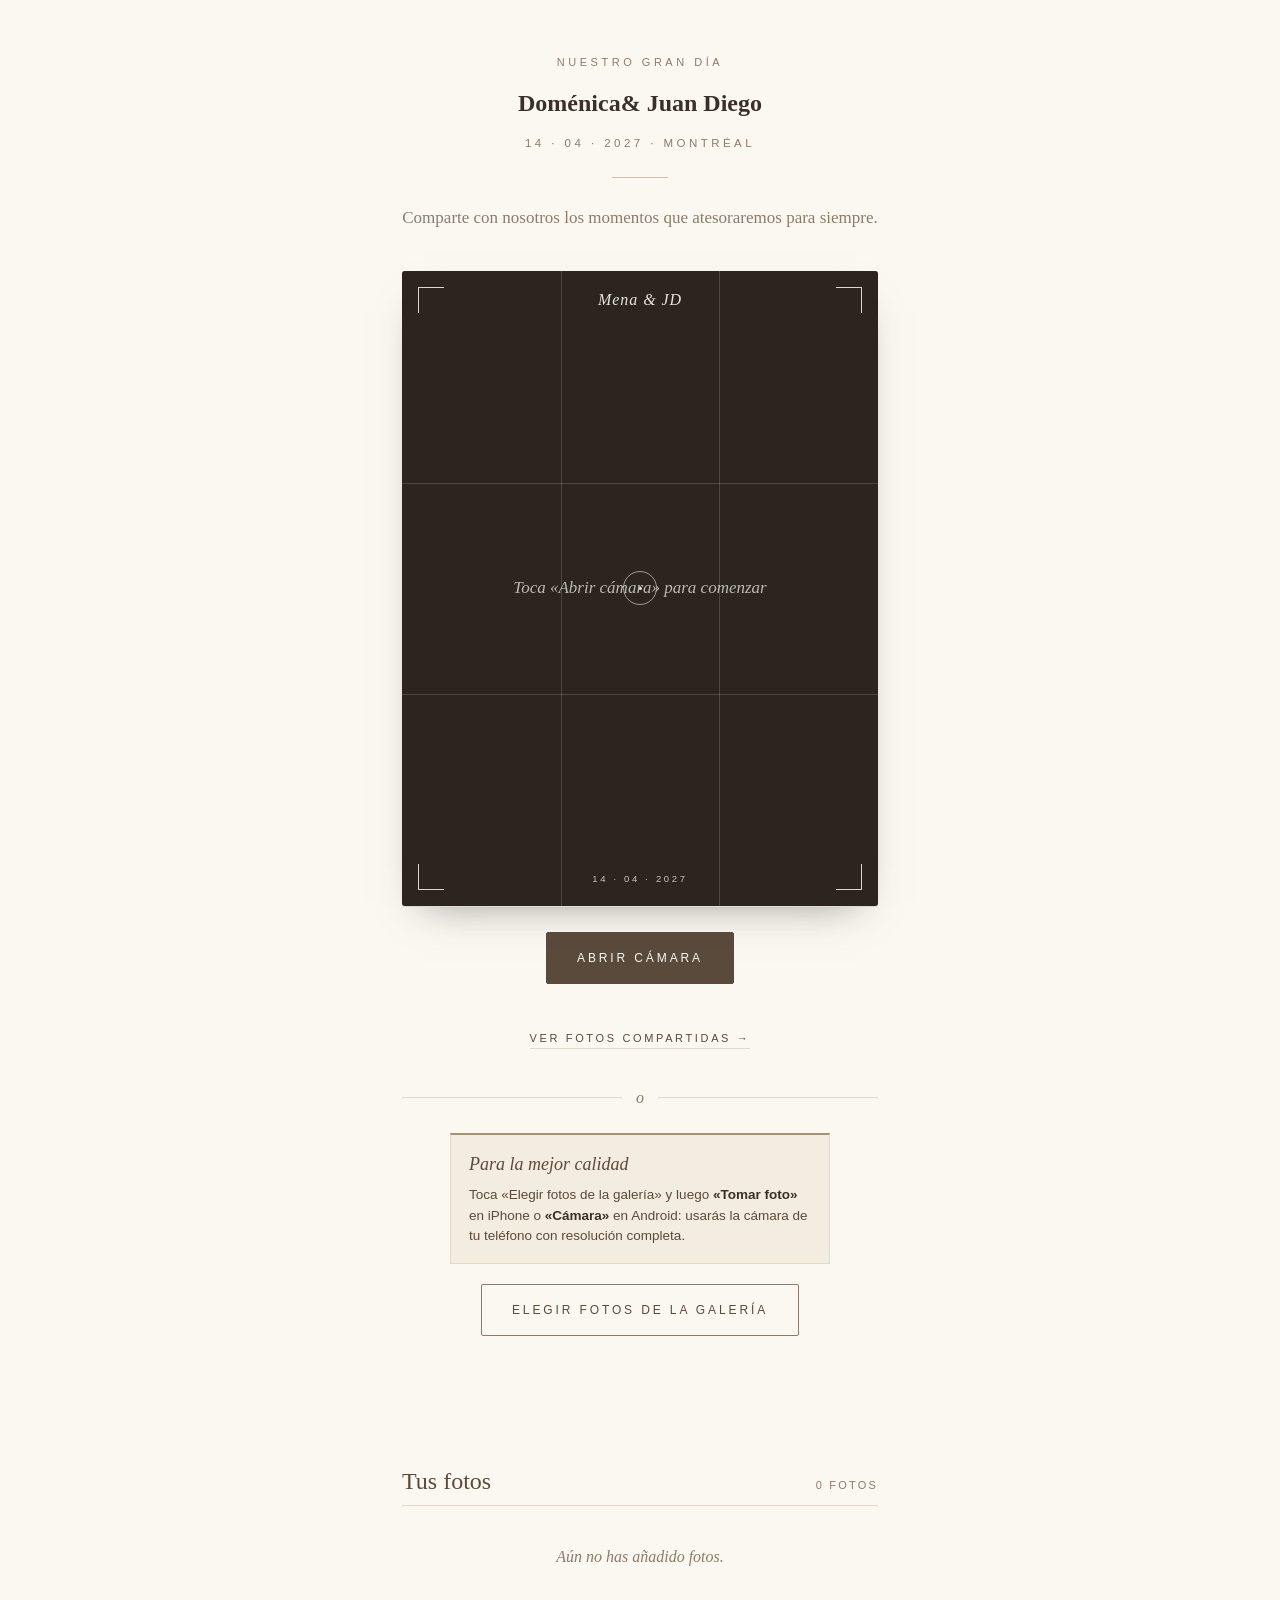
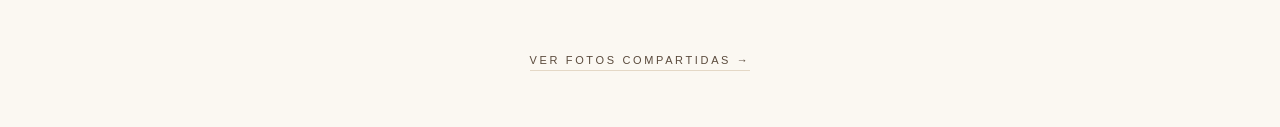
==== commit 41002052: "Update index.html" ====
--- a/index.html
+++ b/index.html
@@ -15,7 +15,7 @@
 
     <header class="hero">
       <p class="eyebrow">Nuestro gran día</p>
-      <h2>Juan Diego <span class="amp">&amp;</span> Doménica</h2>
+      <h2>Doménica<span class="amp">&amp;</span> Juan Diego </h2>
       <p class="date">14 · 04 · 2027 · Montréal</p>
       <div class="divider"></div>
       <p class="lead">Comparte con nosotros los momentos que atesoraremos para siempre.</p>
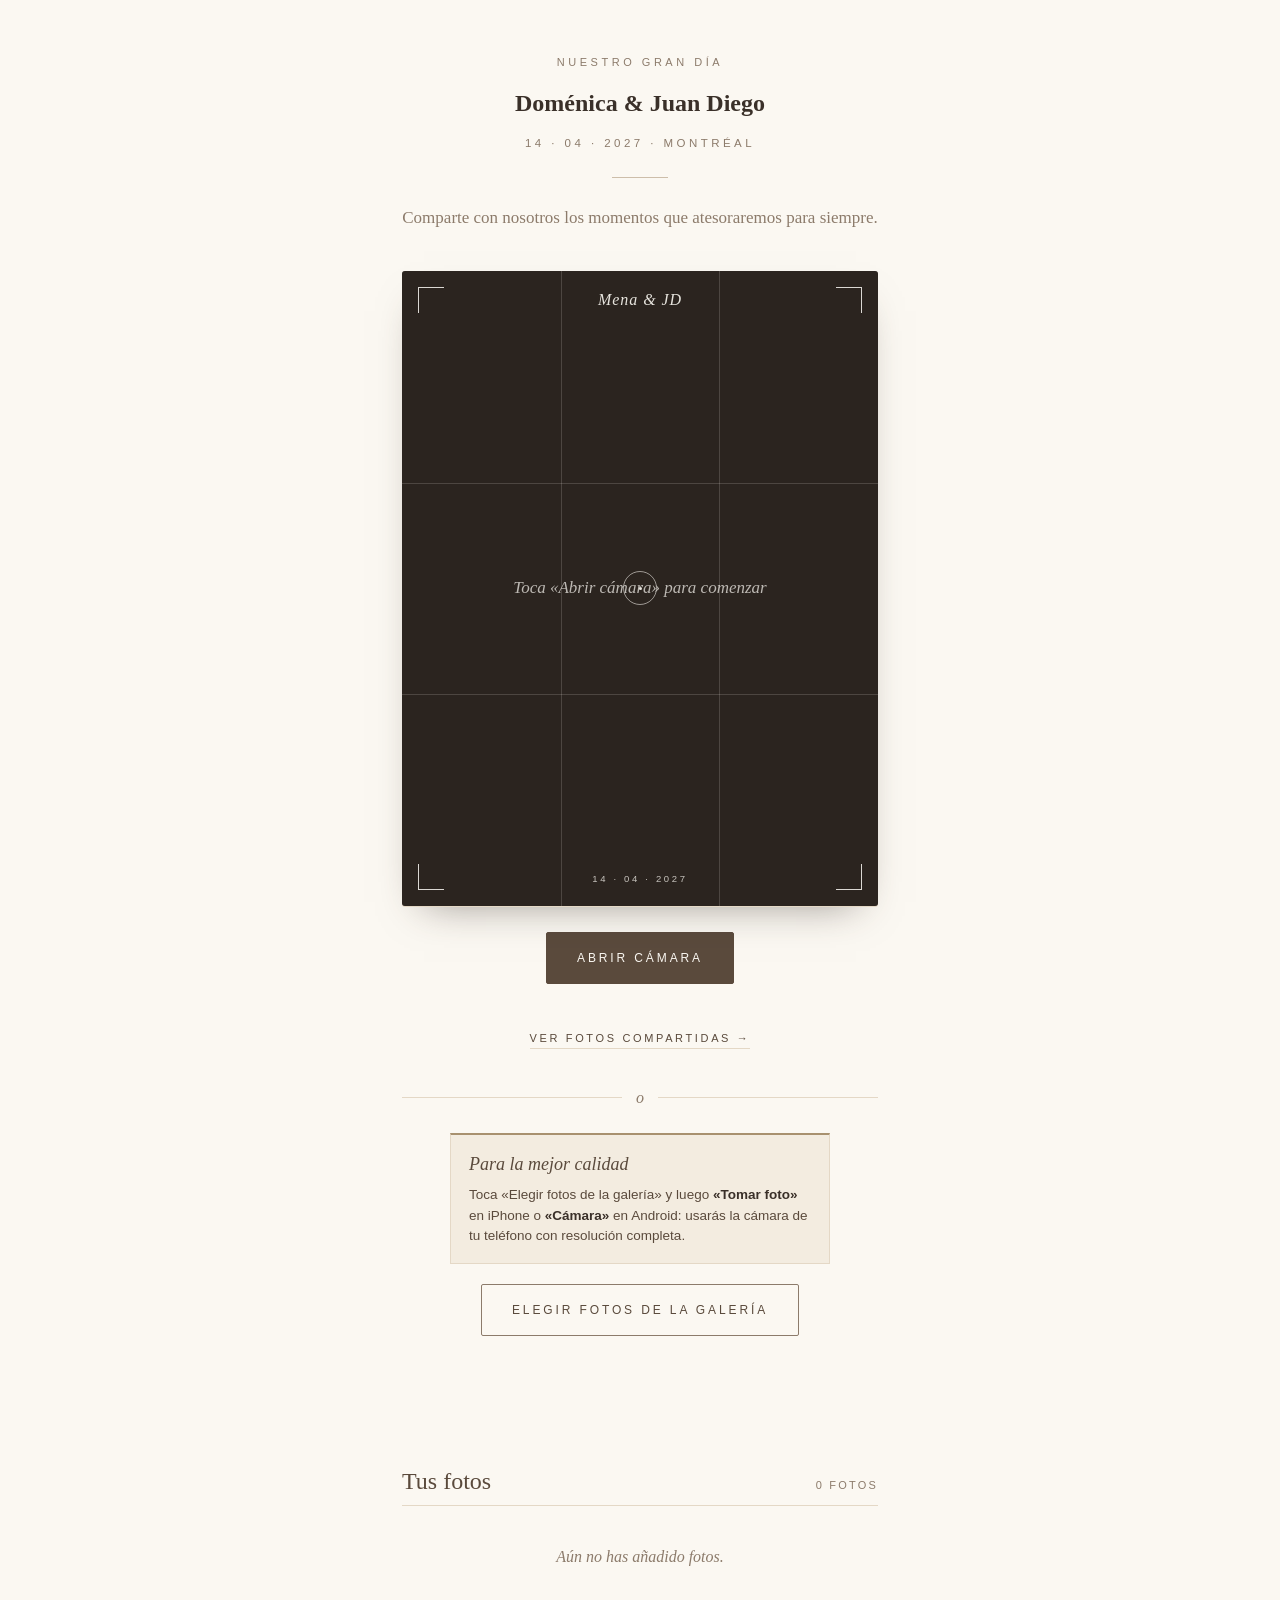
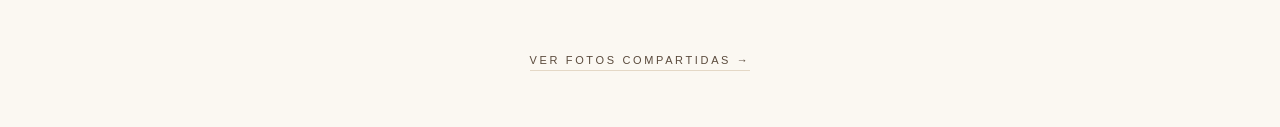
==== commit d3189e65: "Update index.html" ====
--- a/index.html
+++ b/index.html
@@ -15,7 +15,7 @@
 
     <header class="hero">
       <p class="eyebrow">Nuestro gran día</p>
-      <h2>Doménica<span class="amp">&amp;</span> Juan Diego </h2>
+      <h2>Doménica <span class="amp">&amp;</span> Juan Diego</h2>
       <p class="date">14 · 04 · 2027 · Montréal</p>
       <div class="divider"></div>
       <p class="lead">Comparte con nosotros los momentos que atesoraremos para siempre.</p>
